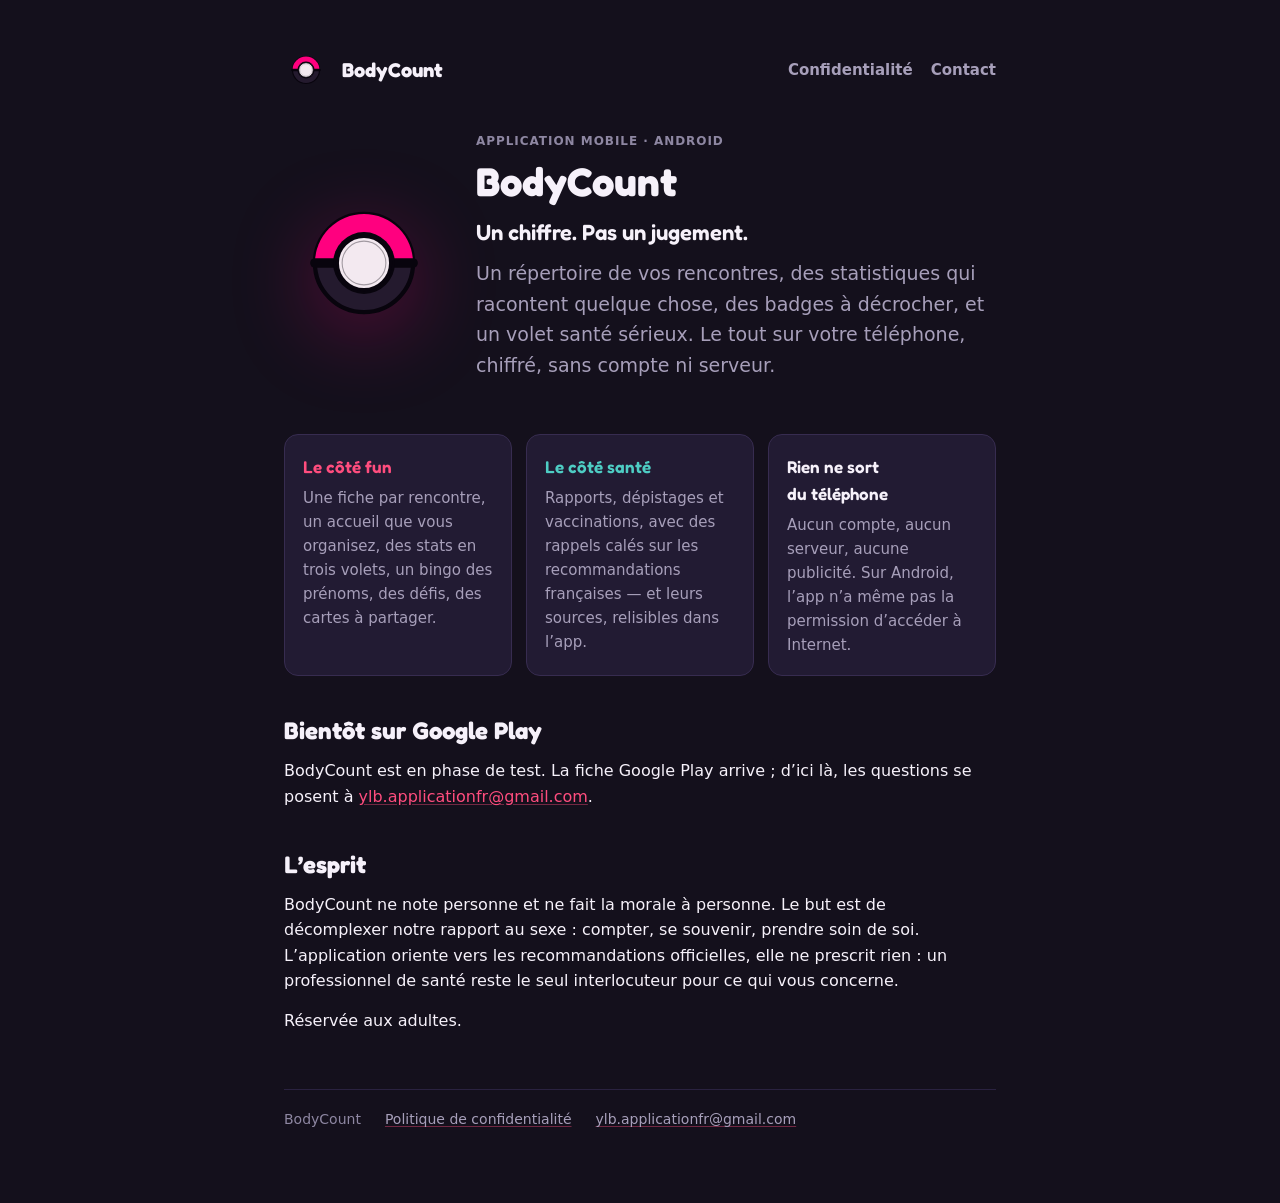
==== index.html @ e616489b "Met la politique de confidentialité en pages, prête pour GitHub Pages Play exige une URL publique et" ====
<!doctype html>
<html lang="fr">
<head>
  <meta charset="utf-8">
  <meta name="viewport" content="width=device-width, initial-scale=1">
  <title>BodyCount</title>
  <meta name="description" content="BodyCount : vos rencontres, vos stats, votre santé sexuelle. Rien ne quitte le téléphone.">
  <link rel="icon" href="favicon.png">
  <link rel="stylesheet" href="https://fonts.googleapis.com/css2?family=Fredoka:wght@600;700&display=swap">
  <link rel="stylesheet" href="style.css">
</head>
<body>
  <main class="page">
    <header class="site">
      <img src="logo.svg" alt="" width="44" height="44">
      <a class="brand" href="./" aria-current="page">BodyCount</a>
      <nav>
        <a href="confidentialite/">Confidentialité</a>
        <a href="mailto:ylb.applicationfr@gmail.com">Contact</a>
      </nav>
    </header>

    <section class="hero">
      <img src="logo.svg" alt="La boule BodyCount">
      <div>
        <p class="eyebrow">Application mobile · Android</p>
        <h1>BodyCount</h1>
        <p class="tagline">Un chiffre. Pas un jugement.</p>
        <p class="lede">Un répertoire de vos rencontres, des statistiques qui racontent quelque chose, des badges à décrocher, et un volet santé sérieux. Le tout sur votre téléphone, chiffré, sans compte ni serveur.</p>
      </div>
    </section>

    <div class="pillars">
      <div class="pillar fun">
        <h3>Le côté fun</h3>
        <p>Une fiche par rencontre, un accueil que vous organisez, des stats en trois volets, un bingo des prénoms, des défis, des cartes à partager.</p>
      </div>
      <div class="pillar health">
        <h3>Le côté santé</h3>
        <p>Rapports, dépistages et vaccinations, avec des rappels calés sur les recommandations françaises — et leurs sources, relisibles dans l’app.</p>
      </div>
      <div class="pillar">
        <h3>Rien ne sort du téléphone</h3>
        <p>Aucun compte, aucun serveur, aucune publicité. Sur Android, l’app n’a même pas la permission d’accéder à Internet.</p>
      </div>
    </div>

    <h2>Bientôt sur Google Play</h2>
    <p>BodyCount est en phase de test. La fiche Google Play arrive ; d’ici là, les questions se posent à <a href="mailto:ylb.applicationfr@gmail.com">ylb.applicationfr@gmail.com</a>.</p>

    <h2>L’esprit</h2>
    <p>BodyCount ne note personne et ne fait la morale à personne. Le but est de décomplexer notre rapport au sexe : compter, se souvenir, prendre soin de soi. L’application oriente vers les recommandations officielles, elle ne prescrit rien : un professionnel de santé reste le seul interlocuteur pour ce qui vous concerne.</p>
    <p>Réservée aux adultes.</p>

    <footer class="site">
      <span>BodyCount</span>
      <a href="confidentialite/">Politique de confidentialité</a>
      <a href="mailto:ylb.applicationfr@gmail.com">ylb.applicationfr@gmail.com</a>
    </footer>
  </main>
</body>
</html>
---- style.css ----
/* Le site reprend la palette de l'app : nuit, rose pour le fun, menthe pour la santé. */
:root {
  --bg: #14101c;
  --surface: #221b33;
  --border: #372c50;
  --border-soft: #2a2240;
  --text: #f6f1fa;
  --muted: #a79fba;
  --faint: #8e87a2;
  --accent: #ff4d7e;
  --health: #4ecdc4;
  color-scheme: dark;
}

* { box-sizing: border-box; }

body {
  margin: 0;
  background: var(--bg);
  color: var(--text);
  font-family: -apple-system, "SF Pro Text", "Segoe UI", Roboto, system-ui, sans-serif;
  font-size: 16px;
  line-height: 1.6;
  -webkit-font-smoothing: antialiased;
}

a { color: var(--accent); text-decoration-color: rgba(255, 77, 126, 0.4); text-underline-offset: 2px; }
a:hover { text-decoration-color: currentColor; }
a:focus-visible { outline: 2px solid var(--accent); outline-offset: 2px; border-radius: 4px; }

h1, h2, h3 { font-family: Fredoka, "Nunito", "Varela Round", system-ui, sans-serif; text-wrap: balance; }
h1 { font-size: 40px; line-height: 1.1; font-weight: 700; margin: 0 0 12px; }
h2 { font-size: 24px; line-height: 1.25; font-weight: 700; margin: 40px 0 12px; }
p, li { max-width: 68ch; }
p { margin: 0 0 14px; }
ul { padding-left: 20px; margin: 0 0 14px; display: grid; gap: 6px; }
li::marker { color: var(--accent); }
strong { color: var(--text); }
code { font-family: ui-monospace, "SF Mono", Menlo, monospace; font-size: 0.92em; color: var(--muted); }

.page { max-width: 760px; margin: 0 auto; padding: 48px 24px 72px; }

header.site { display: flex; align-items: center; gap: 14px; margin-bottom: 40px; }
header.site img { width: 44px; height: 44px; }
header.site a.brand { font-family: Fredoka, system-ui, sans-serif; font-weight: 700; font-size: 20px; color: var(--text); text-decoration: none; }
header.site nav { margin-left: auto; display: flex; gap: 18px; }
header.site nav a { color: var(--muted); text-decoration: none; font-size: 15px; font-weight: 600; }
header.site nav a:hover, header.site nav a[aria-current] { color: var(--text); }

.eyebrow { font-size: 12px; font-weight: 600; letter-spacing: 0.08em; text-transform: uppercase; color: var(--faint); margin-bottom: 8px; }
.lede { font-size: 19px; color: var(--muted); }

.hero { display: grid; grid-template-columns: 160px 1fr; gap: 32px; align-items: center; margin-bottom: 40px; }
.hero img { width: 160px; height: 160px; filter: drop-shadow(0 18px 40px rgba(255, 0, 127, 0.28)); }
.hero .tagline { font-family: Fredoka, system-ui, sans-serif; font-weight: 600; font-size: 22px; color: var(--text); margin: 0 0 8px; }

.pillars { display: grid; grid-template-columns: repeat(3, 1fr); gap: 14px; margin: 24px 0 40px; }
.pillar { background: var(--surface); border: 1px solid var(--border); border-radius: 14px; padding: 18px; }
.pillar h3 { margin: 0 0 6px; font-size: 17px; font-weight: 600; }
.pillar p { margin: 0; color: var(--muted); font-size: 15px; }
.pillar.fun h3 { color: var(--accent); }
.pillar.health h3 { color: var(--health); }

table { border-collapse: collapse; width: 100%; margin: 6px 0 18px; font-size: 15px; }
th, td { text-align: left; vertical-align: top; padding: 10px 12px; border-top: 1px solid var(--border-soft); }
thead th { border-top: 0; font-size: 12px; letter-spacing: 0.06em; text-transform: uppercase; color: var(--faint); font-weight: 600; }
tbody th { white-space: nowrap; font-weight: 600; }
td { color: var(--muted); }
.table-wrap { overflow-x: auto; border: 1px solid var(--border); border-radius: 12px; background: var(--surface); }
.table-wrap table { margin: 0; }

.note { border-left: 3px solid var(--health); background: rgba(78, 205, 196, 0.1); border-radius: 0 10px 10px 0; padding: 12px 16px; margin: 18px 0; color: var(--text); }

footer.site { margin-top: 56px; padding-top: 18px; border-top: 1px solid var(--border-soft); color: var(--faint); font-size: 14px; display: flex; flex-wrap: wrap; gap: 8px 24px; }
footer.site a { color: var(--muted); }

@media (max-width: 640px) {
  .page { padding: 32px 18px 56px; }
  h1 { font-size: 32px; }
  .hero { grid-template-columns: 1fr; gap: 20px; }
  .hero img { width: 120px; height: 120px; }
  .pillars { grid-template-columns: 1fr; }
  header.site nav { gap: 12px; }
}
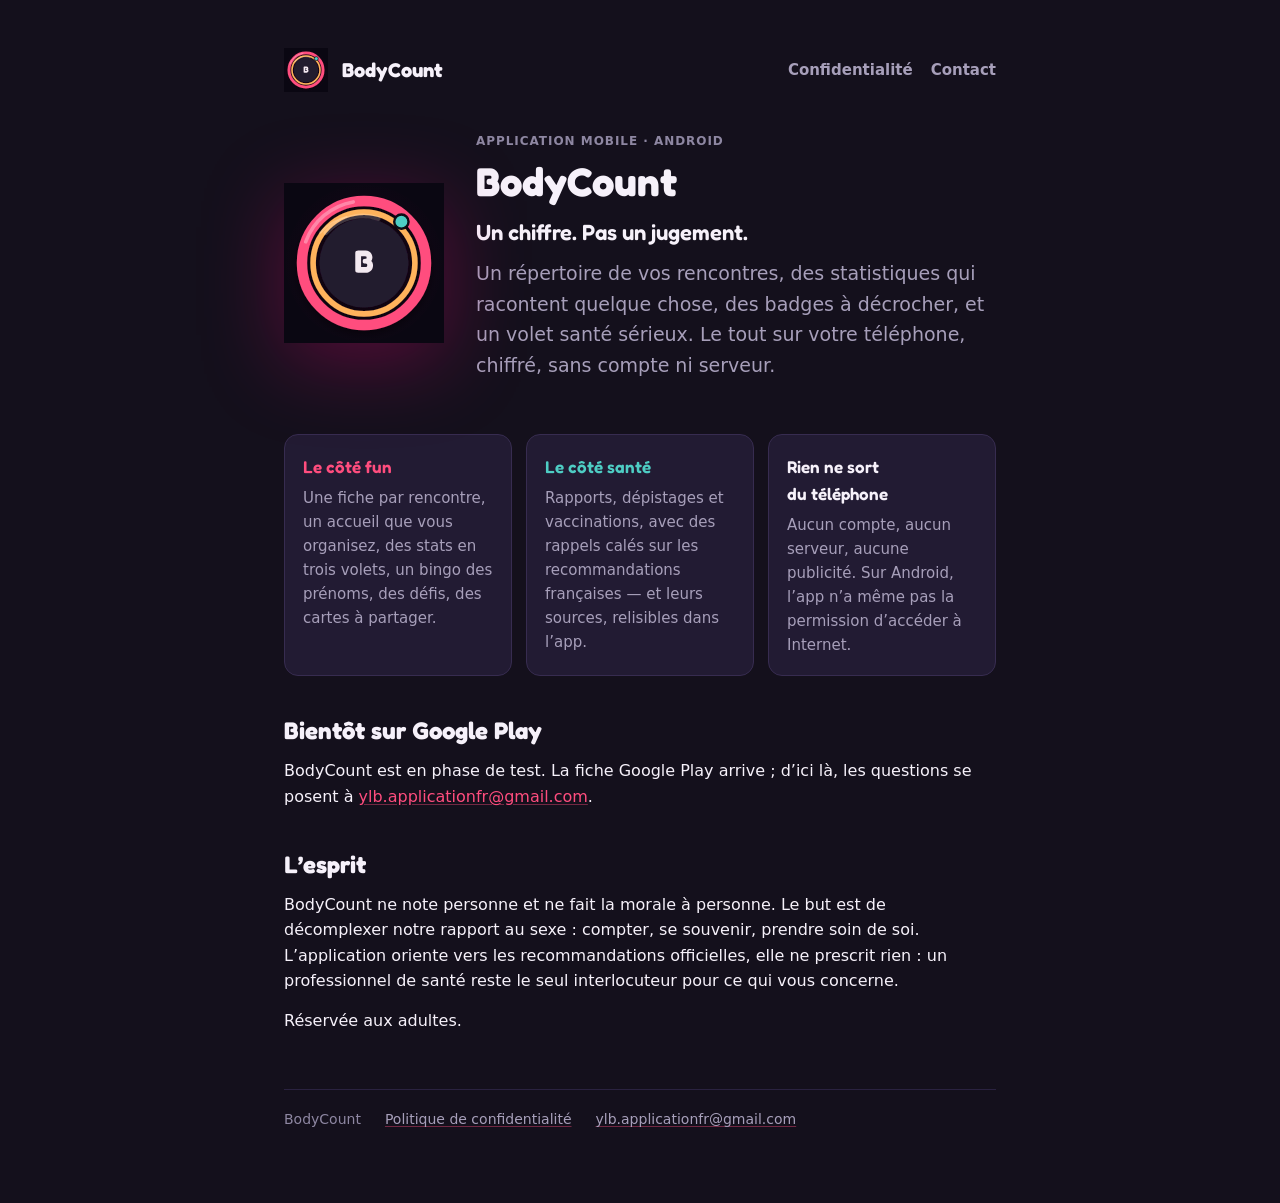
==== commit 27b286ff: "Remplace la marque : deux anneaux, un disque, un poinçon menthe — et la sphère à l'ouverture ; build" ====
--- a/index.html
+++ b/index.html
@@ -21,7 +21,7 @@
     </header>
 
     <section class="hero">
-      <img src="logo.svg" alt="La boule BodyCount">
+      <img src="logo.svg" alt="Le logo BodyCount">
       <div>
         <p class="eyebrow">Application mobile · Android</p>
         <h1>BodyCount</h1>
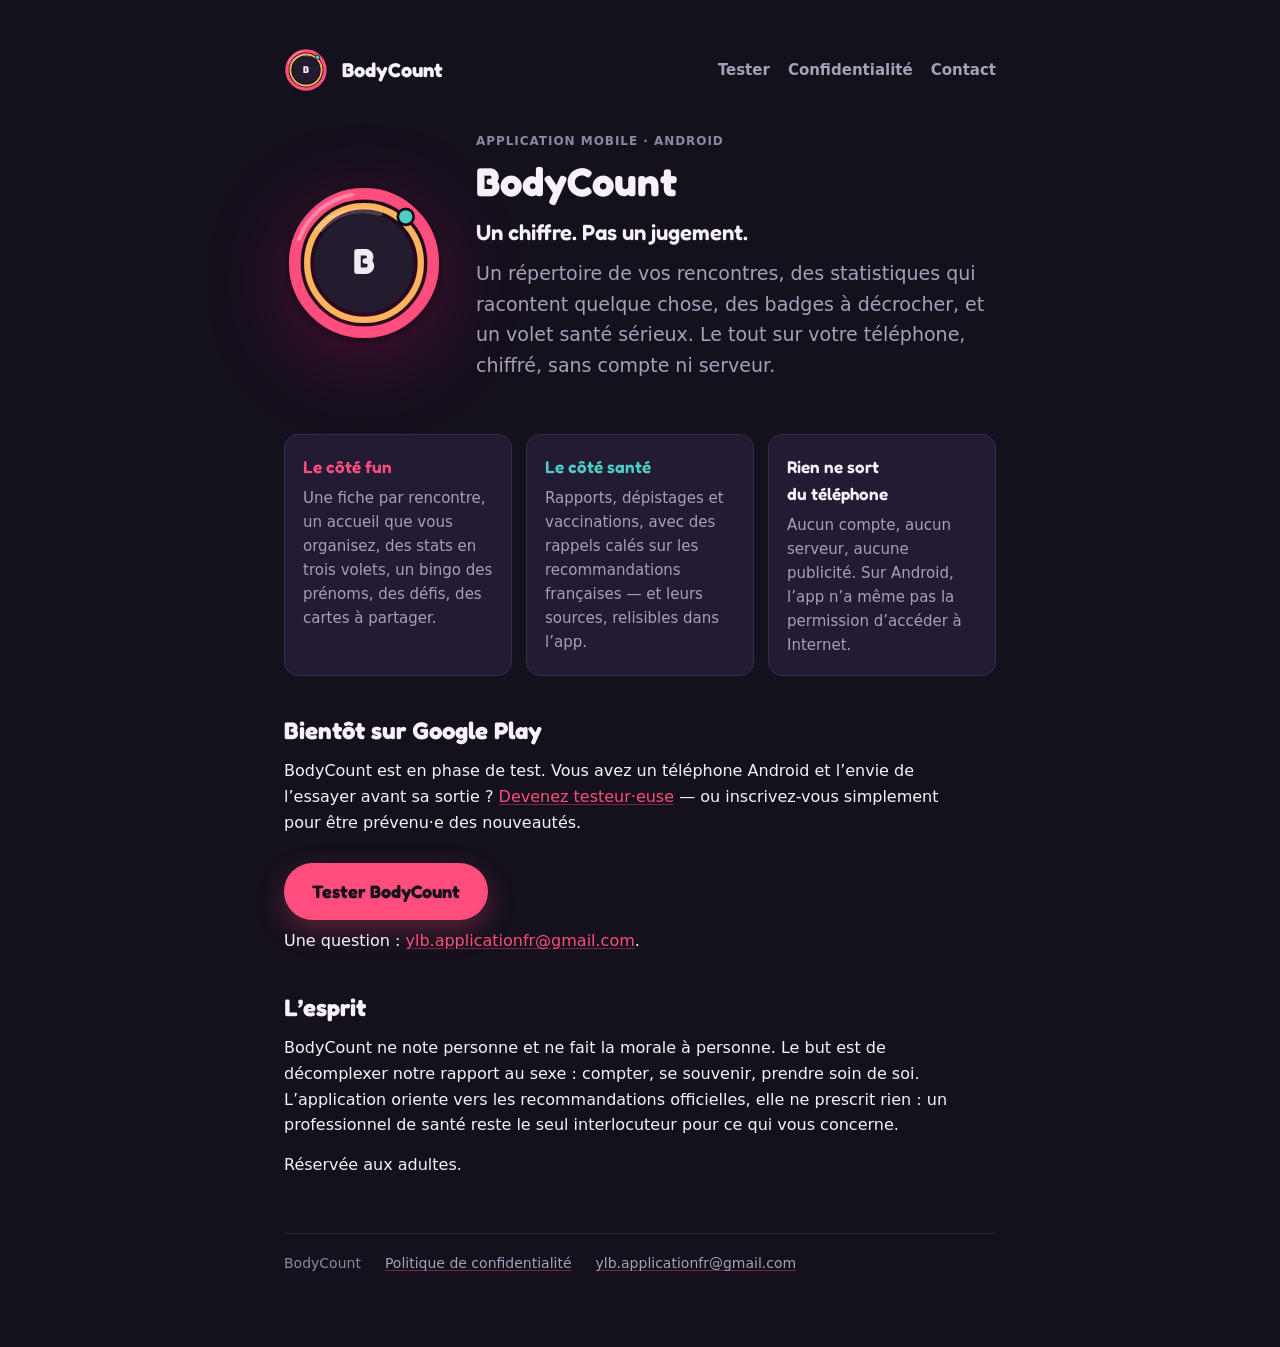
==== commit ea960894: "Ajoute la page « Tester » au site, et met la politique de confidentialité à jour /testeurs/ explique" ====
--- a/index.html
+++ b/index.html
@@ -15,6 +15,7 @@
       <img src="logo.svg" alt="" width="44" height="44">
       <a class="brand" href="./" aria-current="page">BodyCount</a>
       <nav>
+        <a href="testeurs/">Tester</a>
         <a href="confidentialite/">Confidentialité</a>
         <a href="mailto:ylb.applicationfr@gmail.com">Contact</a>
       </nav>
@@ -46,7 +47,9 @@
     </div>
 
     <h2>Bientôt sur Google Play</h2>
-    <p>BodyCount est en phase de test. La fiche Google Play arrive ; d’ici là, les questions se posent à <a href="mailto:ylb.applicationfr@gmail.com">ylb.applicationfr@gmail.com</a>.</p>
+    <p>BodyCount est en phase de test. Vous avez un téléphone Android et l’envie de l’essayer avant sa sortie ? <a href="testeurs/">Devenez testeur·euse</a> — ou inscrivez-vous simplement pour être prévenu·e des nouveautés.</p>
+    <div class="cta"><a class="button" href="testeurs/">Tester BodyCount</a></div>
+    <p>Une question : <a href="mailto:ylb.applicationfr@gmail.com">ylb.applicationfr@gmail.com</a>.</p>
 
     <h2>L’esprit</h2>
     <p>BodyCount ne note personne et ne fait la morale à personne. Le but est de décomplexer notre rapport au sexe : compter, se souvenir, prendre soin de soi. L’application oriente vers les recommandations officielles, elle ne prescrit rien : un professionnel de santé reste le seul interlocuteur pour ce qui vous concerne.</p>
--- a/style.css
+++ b/style.css
@@ -74,11 +74,22 @@
 footer.site { margin-top: 56px; padding-top: 18px; border-top: 1px solid var(--border-soft); color: var(--faint); font-size: 14px; display: flex; flex-wrap: wrap; gap: 8px 24px; }
 footer.site a { color: var(--muted); }
 
+.cta { display: flex; flex-wrap: wrap; align-items: center; gap: 14px 20px; margin: 28px 0 8px; }
+.button { display: inline-block; background: var(--accent); color: #14101c; font-family: Fredoka, system-ui, sans-serif; font-weight: 700; font-size: 18px; text-decoration: none; padding: 14px 28px; border-radius: 999px; box-shadow: 0 10px 28px rgba(255, 77, 126, 0.3); transition: transform 0.15s ease, box-shadow 0.15s ease; }
+.button:hover { transform: translateY(-1px); box-shadow: 0 14px 34px rgba(255, 77, 126, 0.38); }
+.button:focus-visible { outline: 2px solid var(--text); outline-offset: 3px; }
+.cta-note { margin: 0; color: var(--faint); font-size: 15px; }
+
+.steps { list-style: none; counter-reset: step; padding: 0; margin: 0 0 14px; display: grid; gap: 12px; }
+.steps li { counter-increment: step; position: relative; padding: 14px 16px 14px 56px; background: var(--surface); border: 1px solid var(--border); border-radius: 14px; color: var(--muted); max-width: none; }
+.steps li::before { content: counter(step); position: absolute; left: 16px; top: 14px; width: 26px; height: 26px; border-radius: 999px; background: rgba(255, 77, 126, 0.16); color: var(--accent); font-family: Fredoka, system-ui, sans-serif; font-weight: 700; font-size: 15px; display: grid; place-items: center; }
+
 @media (max-width: 640px) {
   .page { padding: 32px 18px 56px; }
   h1 { font-size: 32px; }
   .hero { grid-template-columns: 1fr; gap: 20px; }
   .hero img { width: 120px; height: 120px; }
   .pillars { grid-template-columns: 1fr; }
-  header.site nav { gap: 12px; }
+  header.site { flex-wrap: wrap; row-gap: 10px; }
+  header.site nav { gap: 16px; width: 100%; margin-left: 0; }
 }
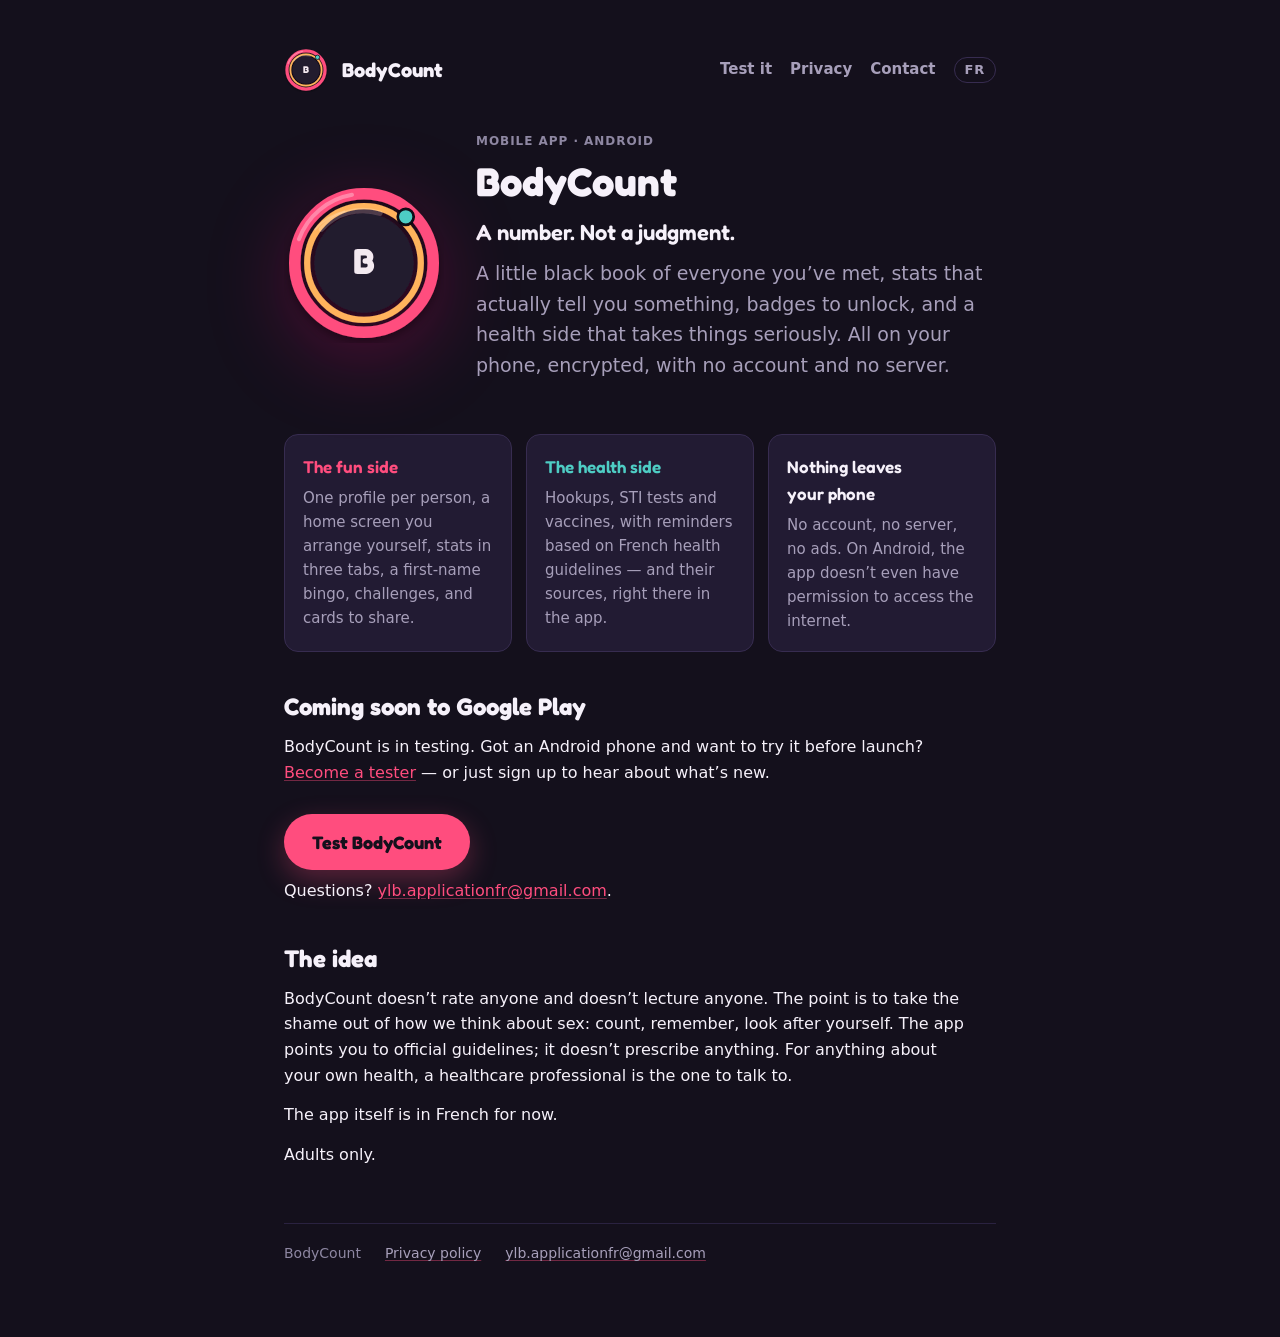
==== commit b6a514e6: "Site : ajoute la version anglaise Accueil, page Tester et politique de confidentialité, sous en/, av" ====
--- a/index.html
+++ b/index.html
@@ -5,7 +5,12 @@
   <meta name="viewport" content="width=device-width, initial-scale=1">
   <title>BodyCount</title>
   <meta name="description" content="BodyCount : vos rencontres, vos stats, votre santé sexuelle. Rien ne quitte le téléphone.">
-  <link rel="icon" href="favicon.png">
+  <link rel="icon" href="favicon.svg" type="image/svg+xml">
+  <link rel="icon" href="favicon.png" type="image/png" sizes="64x64">
+  <link rel="apple-touch-icon" href="apple-touch-icon.png">
+  <link rel="alternate" hreflang="fr" href="https://yann-lb.github.io/bodycount-site/">
+  <link rel="alternate" hreflang="en" href="https://yann-lb.github.io/bodycount-site/en/">
+  <script src="lang.js"></script>
   <link rel="stylesheet" href="https://fonts.googleapis.com/css2?family=Fredoka:wght@600;700&display=swap">
   <link rel="stylesheet" href="style.css">
 </head>
@@ -18,6 +23,7 @@
         <a href="testeurs/">Tester</a>
         <a href="confidentialite/">Confidentialité</a>
         <a href="mailto:ylb.applicationfr@gmail.com">Contact</a>
+        <a class="lang" href="en/" hreflang="en" lang="en" data-lang="en">EN</a>
       </nav>
     </header>
 
--- a/style.css
+++ b/style.css
@@ -93,3 +93,7 @@
   header.site { flex-wrap: wrap; row-gap: 10px; }
   header.site nav { gap: 16px; width: 100%; margin-left: 0; }
 }
+
+/* Le changement de langue : une pastille discrète, à droite de la navigation. */
+header.site nav a.lang { border: 1px solid var(--border); border-radius: 999px; padding: 0 10px; font-size: 13px; letter-spacing: 0.06em; line-height: 24px; }
+header.site nav a.lang:hover { border-color: var(--muted); }
